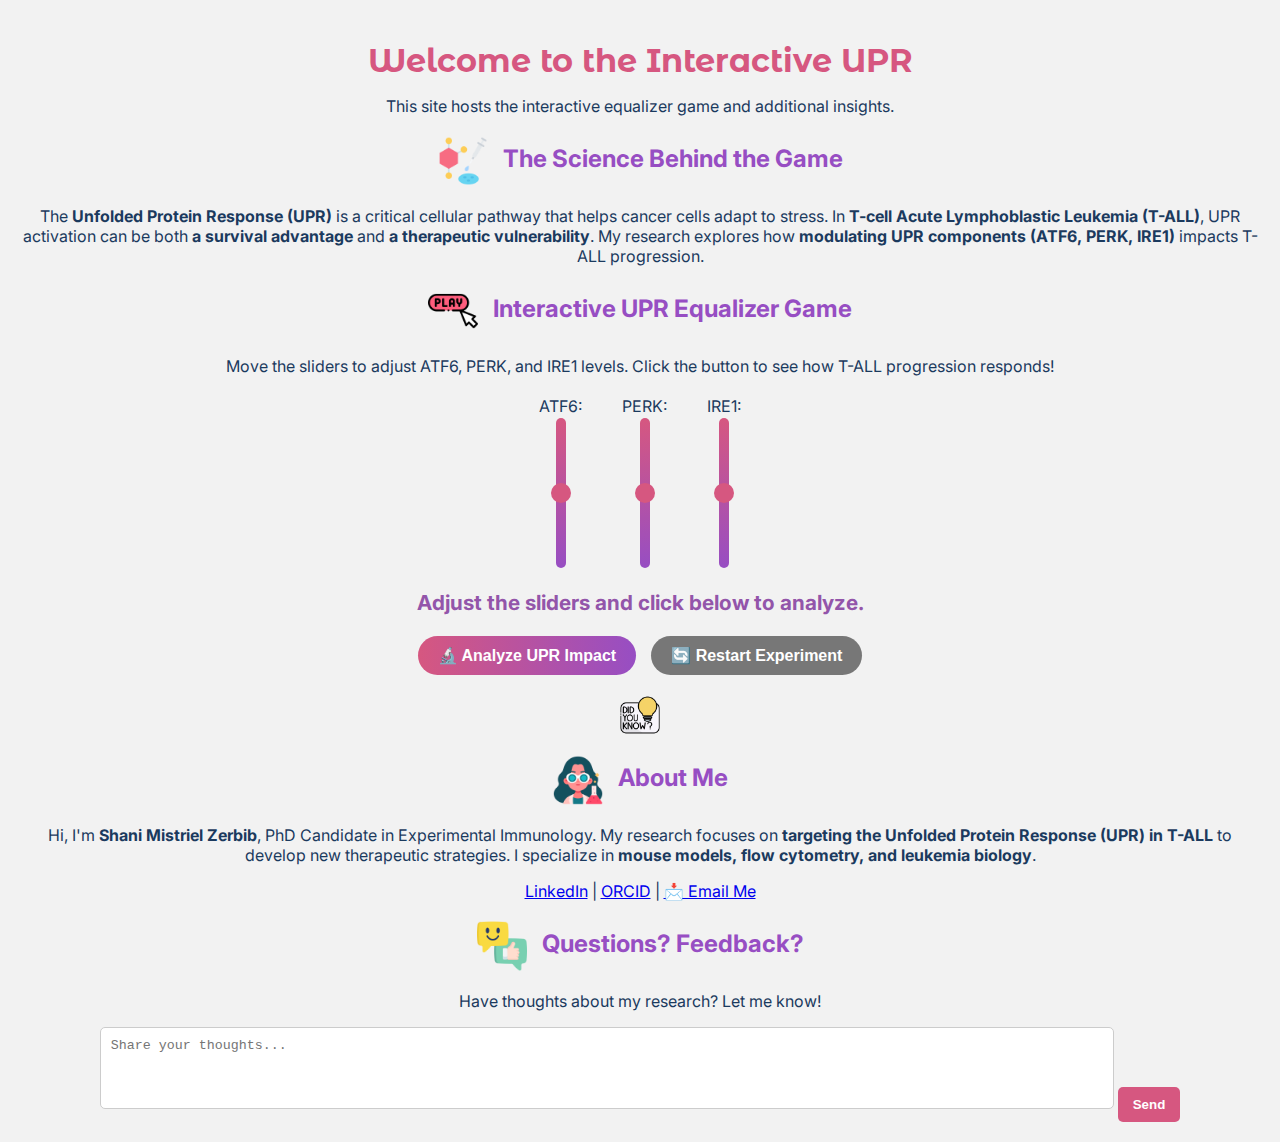
==== index.html @ e7e79596 "Update index.html" ====
<!DOCTYPE html>
<html lang="en">
<head>
    <meta charset="UTF-8">
    <meta name="viewport" content="width=device-width, initial-scale=1.0">
    <title>UPR Equalizer Game</title>
    <link rel="stylesheet" href="style.css">
    <link href="https://fonts.googleapis.com/css2?family=Inter:wght@300;400;700&family=Montserrat+Alternates:wght@700&display=swap" rel="stylesheet">
</head>
<body>
    <div class="container">
        <h1>Welcome to the Interactive UPR</h1>
        <p>This site hosts the interactive equalizer game and additional insights.</p>
        
        <div class="section">
            <h2><img src="icons/science.png" alt="Science Icon" class="icon"> The Science Behind the Game</h2>
            <p>The <b>Unfolded Protein Response (UPR)</b> is a critical cellular pathway that helps cancer cells adapt to stress. In <b>T-cell Acute Lymphoblastic Leukemia (T-ALL)</b>, UPR activation can be both <b>a survival advantage</b> and <b>a therapeutic vulnerability</b>. My research explores how <b>modulating UPR components (ATF6, PERK, IRE1)</b> impacts T-ALL progression.</p>
        </div>

        <div class="section">
            <h2><img src="icons/game.png" alt="Game Icon" class="icon"> Interactive UPR Equalizer Game</h2>
            <p>Move the sliders to adjust ATF6, PERK, and IRE1 levels. Click the button to see how T-ALL progression responds!</p>
           <div class="equalizer">
            <div class="slider-container">
                <label for="atf6">ATF6:</label>
                <input type="range" id="atf6" class="slider" min="0" max="100" value="50">
            </div>
            <div class="slider-container">
                <label for="perk">PERK:</label>
                <input type="range" id="perk" class="slider" min="0" max="100" value="50">
            </div>
            <div class="slider-container">
                <label for="ire1">IRE1:</label>
                <input type="range" id="ire1" class="slider" min="0" max="100" value="50">
            </div>
        </div>

            <p id="result" class="result">Adjust the sliders and click below to analyze.</p>

            <div class="button-container">
                <button id="analyze-btn" class="action-button">🔬 Analyze UPR Impact</button>
                <button id="reset-btn" class="action-button reset-button">🔄 Restart Experiment</button>
            </div>
        </div>

       <div class="fact-container">
            <img id="factIcon" src="icons/fact.png" alt="Did You Know?" class="fact-icon">
            <div id="factBox" class="fact-box">
                <p id="factText">Loading scientific fact...</p>
                <button id="nextFactBtn">Next Fact</button>
            </div>
        </div>
        <div id="factOverlay" class="fact-overlay"></div>

        <div class="section">
            <h2><img src="icons/about.png" alt="About Icon" class="icon"> About Me</h2>
            <p>Hi, I'm <b>Shani Mistriel Zerbib</b>, PhD Candidate in Experimental Immunology. My research focuses on <b>targeting the Unfolded Protein Response (UPR) in T-ALL</b> to develop new therapeutic strategies. I specialize in <b>mouse models, flow cytometry, and leukemia biology</b>.</p>
            <p><a href="https://www.linkedin.com/in/shani-zerbib-mistriel-70a89171/">LinkedIn</a> | <a href="https://orcid.org/0000-0002-4953-2193">ORCID</a> | <a href="mailto:shani.mitriel@mail.huji.ac.il">📩 Email Me</a></p>
        </div>

        <div class="section">
            <h2><img src="icons/feedback.png" alt="Feedback Icon" class="icon"> Questions? Feedback?</h2>
            <p>Have thoughts about my research? Let me know!</p>
            <form id="feedbackForm" action="https://formsubmit.co/shani.mitriel@mail.huji.ac.il" method="POST">
                    <textarea id="feedback-box" name="message" placeholder="Share your thoughts..." required></textarea>
                    <input type="hidden" name="_captcha" value="false"> <!-- Disable reCAPTCHA -->
                    <input type="hidden" name="_next" value="https://yourwebsite.com/thank-you"> <!-- Redirect after submit (optional) -->
                    <button type="submit" class="send-button">Send</button>
            </form>
        </div>
    </div>
    
    <script src="script.js"></script>
</body>
</html>
---- style.css ----
/* General Styles */
body {
    font-family: 'Inter', sans-serif;
    background-color: #F2F2F2;
    text-align: center;
    color: #1B3A5E;
    margin: 0;
    padding: 20px;
}

/* Headings */
h1 {
    font-family: 'Montserrat Alternates', sans-serif;
    font-size: 2em;
    font-weight: 700;
    color: #D65780;
    margin-bottom: 10px;
}

/* Icons */
.icon {
    width: 50px;
    height: auto;
    margin-right: 10px;
    vertical-align: middle;
}

/* Section Titles */
h2 {
    font-family: 'Inter', sans-serif;
    font-size: 1.5em;
    font-weight: 700;
    color: #974EC3;
    margin-top: 20px;
}

/* Equalizer Section */
.equalizer {
    display: flex;
    justify-content: center;
    align-items: flex-end; /* Align sliders from bottom */
    gap: 40px;
    margin: 20px 0;
}

/* Individual Slider Container */
.slider-container {
    display: flex;
    flex-direction: column;
    align-items: center;
}

/* Vertical Sliders */
.slider {
    -webkit-appearance: none;
    appearance: none;
    writing-mode: vertical-lr; /* Make sliders vertical */
    width: 10px; /* Narrow width */
    height: 150px; /* Tall height */
    background: linear-gradient(to bottom, #D65780, #974EC3);
    border-radius: 8px;
    outline: none;
}

/* Custom Thumb Styling for WebKit Browsers */
.slider::-webkit-slider-thumb {
    -webkit-appearance: none;
    appearance: none;
    width: 20px;
    height: 20px;
    background: #D65780;
    border-radius: 50%;
    cursor: pointer;
}

/* Custom Thumb Styling for Firefox */
.slider::-moz-range-thumb {
    width: 20px;
    height: 20px;
    background: #D65780;
    border-radius: 50%;
    cursor: pointer;
}

/* Custom Thumb Styling for Edge */
.slider::-ms-thumb {
    width: 20px;
    height: 20px;
    background: #D65780;
    border-radius: 50%;
    cursor: pointer;
}


/* Button Styling */
.button-container {
    display: flex;
    justify-content: center;
    gap: 15px;
    margin-top: 15px;
}

.action-button {
    background: linear-gradient(to right, #D65780, #974EC3);
    color: white;
    border: none;
    padding: 10px 20px;
    font-size: 1em;
    font-weight: bold;
    border-radius: 25px;
    cursor: pointer;
    transition: transform 0.2s ease, box-shadow 0.2s ease;
}

.action-button:hover {
    transform: scale(1.05);
    box-shadow: 0px 4px 10px rgba(0, 0, 0, 0.2);
}

.reset-button {
    background: #777; /* Neutral color */
}

.reset-button:hover {
    background: #555;
}


/* Feedback Form */
.feedback-form {
    margin-top: 20px;
}

textarea {
    width: 80%;
    height: 50px;
    border: 1px solid #CCC;
    border-radius: 5px;
    padding: 10px;
    resize: none;
}

.send-button {
    background-color: #D65780;
    color: white;
    border: none;
    padding: 10px 15px;
    cursor: pointer;
    border-radius: 5px;
    font-weight: bold;
}

.send-button:hover {
    background-color: #974EC3;
}

.result {
    font-size: 1.3em;
    font-weight: bold;
    color: #9355aa; /* Darker shade of lavender */
    margin-top: 20px;
    text-align: center;
    transition: color 0.3s ease-in-out;
}

/* Footer */
.footer {
    font-size: 0.8em;
    margin-top: 20px;
}

/* Fact Container - Keep It Centered */
.fact-container {
    position: relative;
    display: flex;
    justify-content: center;
    align-items: center;
    margin-top: 20px; /* Adjusted to align better */
}

/* Fact Icon - Smaller, Clickable */
.fact-icon {
    cursor: pointer;
    width: 40px; /* Reduce size */
    height: auto;
    transition: transform 0.3s ease-in-out;
}

.fact-icon:hover {
    transform: scale(1.1);
}

/* Fact Box - Lowered for Visibility */
.fact-box {
    display: none;
    position: absolute;
    top: 50px; /* Moves it below the icon instead of above */
    left: 50%;
    transform: translateX(-50%) scale(0.8);
    background-color: white;
    border: 2px solid #B388C3;
    border-radius: 10px;
    padding: 15px;
    width: 260px;
    box-shadow: 0px 4px 8px rgba(0, 0, 0, 0.2);
    text-align: center;
    transition: transform 0.3s ease-in-out, opacity 0.3s;
    opacity: 0;
    z-index: 11;
}

/* When Active - Smoother Animation */
.fact-box.show {
    display: block;
    transform: translateX(-50%) scale(1);
    opacity: 1;
}

/* Overlay - Ensures Click Outside Closes Box */
.fact-overlay {
    display: none;
    position: fixed;
    top: 0;
    left: 0;
    width: 100%;
    height: 100%;
    background: rgba(0, 0, 0, 0.15);
    z-index: 10;
}

/* Next Fact Button */
#nextFactBtn {
    margin-top: 10px;
    padding: 6px 12px;
    background-color: #D65780;
    color: white;
    border: none;
    border-radius: 5px;
    cursor: pointer;
}

#nextFactBtn:hover {
    background-color: #B24567;
}

/* Feedback Section */
.feedback-container {
    margin-top: 20px;
    text-align: center;
}

textarea {
    width: 80%;
    height: 60px;
    border: 1px solid #CCC;
    border-radius: 5px;
    padding: 10px;
    resize: none;
}

.send-button {
    background-color: #D65780;
    color: white;
    border: none;
    padding: 10px 15px;
    cursor: pointer;
    border-radius: 5px;
    font-weight: bold;
    margin-top: 10px;
}

.send-button:hover {
    background-color: #B24567;
}

/* Feedback Section */
.feedback-container {
    margin-top: 20px;
    text-align: center;
}

textarea {
    width: 80%;
    height: 60px;
    border: 1px solid #CCC;
    border-radius: 5px;
    padding: 10px;
    resize: none;
}

.send-button {
    background-color: #D65780;
    color: white;
    border: none;
    padding: 10px 15px;
    cursor: pointer;
    border-radius: 5px;
    font-weight: bold;
    margin-top: 10px;
}

.send-button:hover {
    background-color: #B24567;
}
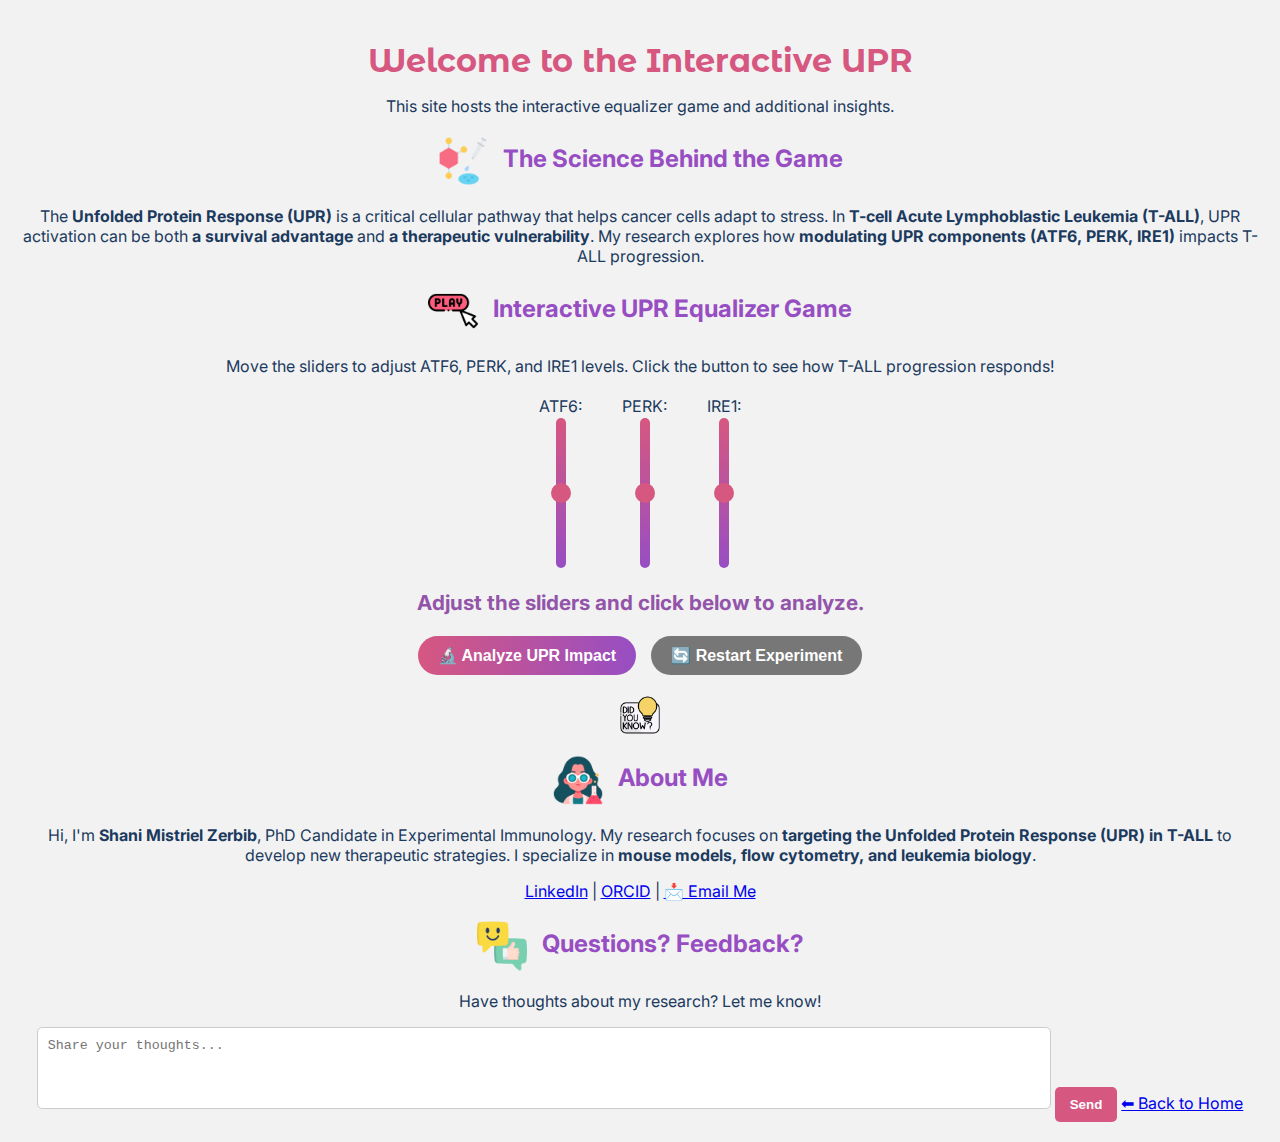
==== commit cf83feca: "Update index.html" ====
--- a/index.html
+++ b/index.html
@@ -64,8 +64,9 @@
             <form id="feedbackForm" action="https://formsubmit.co/shani.mitriel@mail.huji.ac.il" method="POST">
                     <textarea id="feedback-box" name="message" placeholder="Share your thoughts..." required></textarea>
                     <input type="hidden" name="_captcha" value="false"> <!-- Disable reCAPTCHA -->
-                    <input type="hidden" name="_next" value="https://yourwebsite.com/thank-you"> <!-- Redirect after submit (optional) -->
+                    <input type="hidden" name="_next" value="thank_you.html"> <!-- Redirect after submit (optional) -->
                     <button type="submit" class="send-button">Send</button>
+                    <a href="index.html" class="back-button">⬅ Back to Home</a>
             </form>
         </div>
     </div>
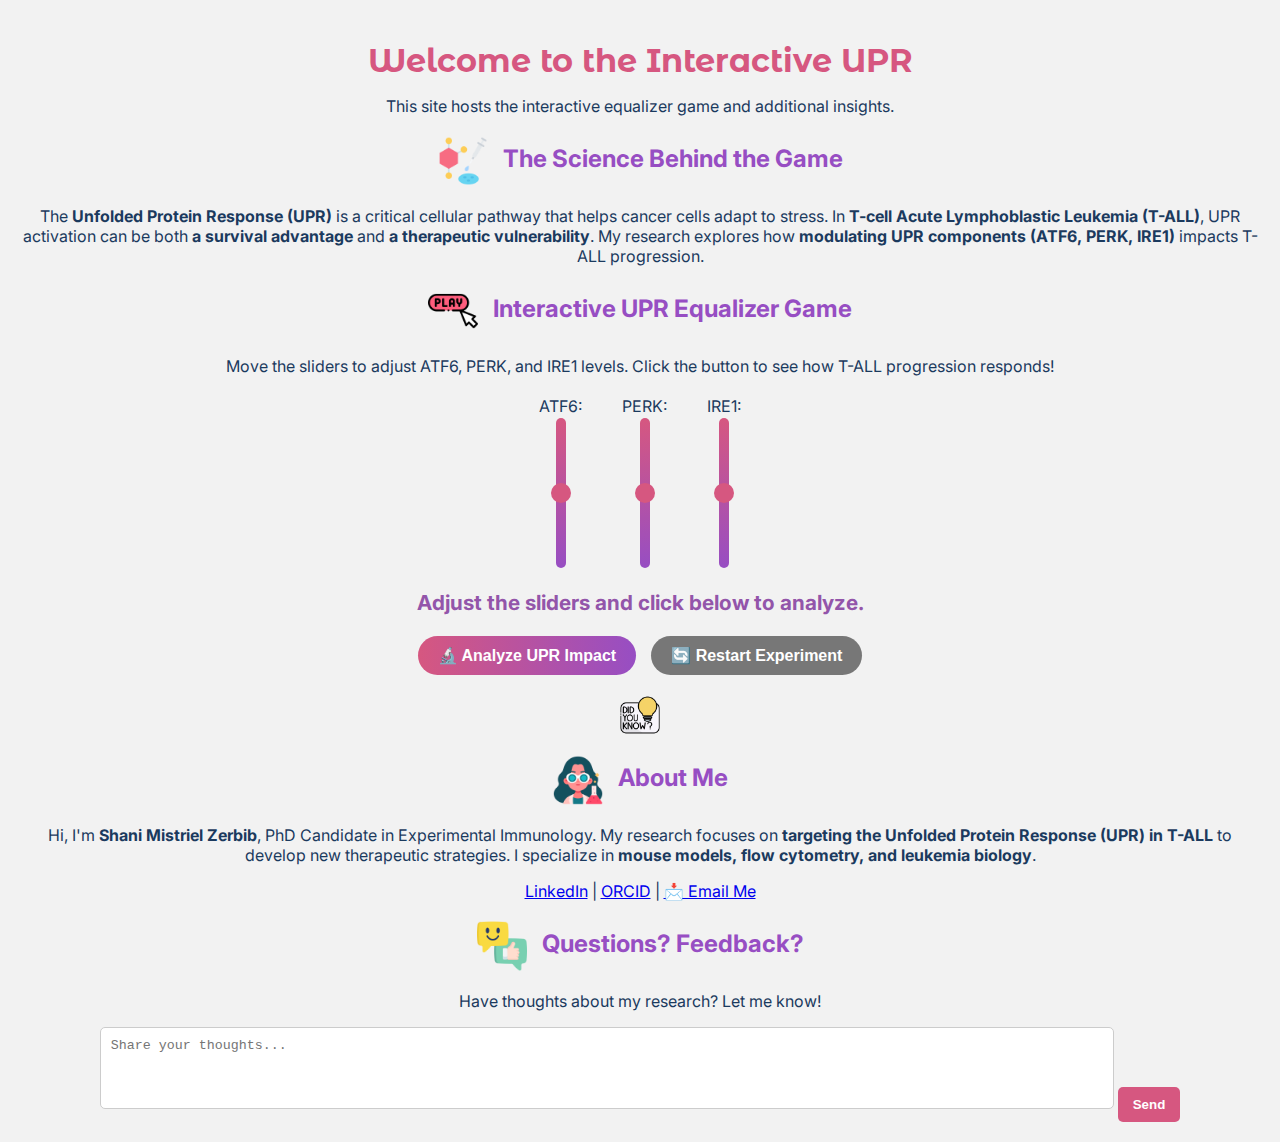
==== commit 1a634fb3: "Update index.html" ====
--- a/index.html
+++ b/index.html
@@ -64,9 +64,8 @@
             <form id="feedbackForm" action="https://formsubmit.co/shani.mitriel@mail.huji.ac.il" method="POST">
                     <textarea id="feedback-box" name="message" placeholder="Share your thoughts..." required></textarea>
                     <input type="hidden" name="_captcha" value="false"> <!-- Disable reCAPTCHA -->
-                    <input type="hidden" name="_next" value="thank_you.html"> <!-- Redirect after submit (optional) -->
+                    <input type="hidden" name="_next" value="https://shanimisz.github.io/TALL_upr_poster/Thank_you.html"> <!-- Redirect after submit (optional) -->
                     <button type="submit" class="send-button">Send</button>
-                    <a href="index.html" class="back-button">⬅ Back to Home</a>
             </form>
         </div>
     </div>
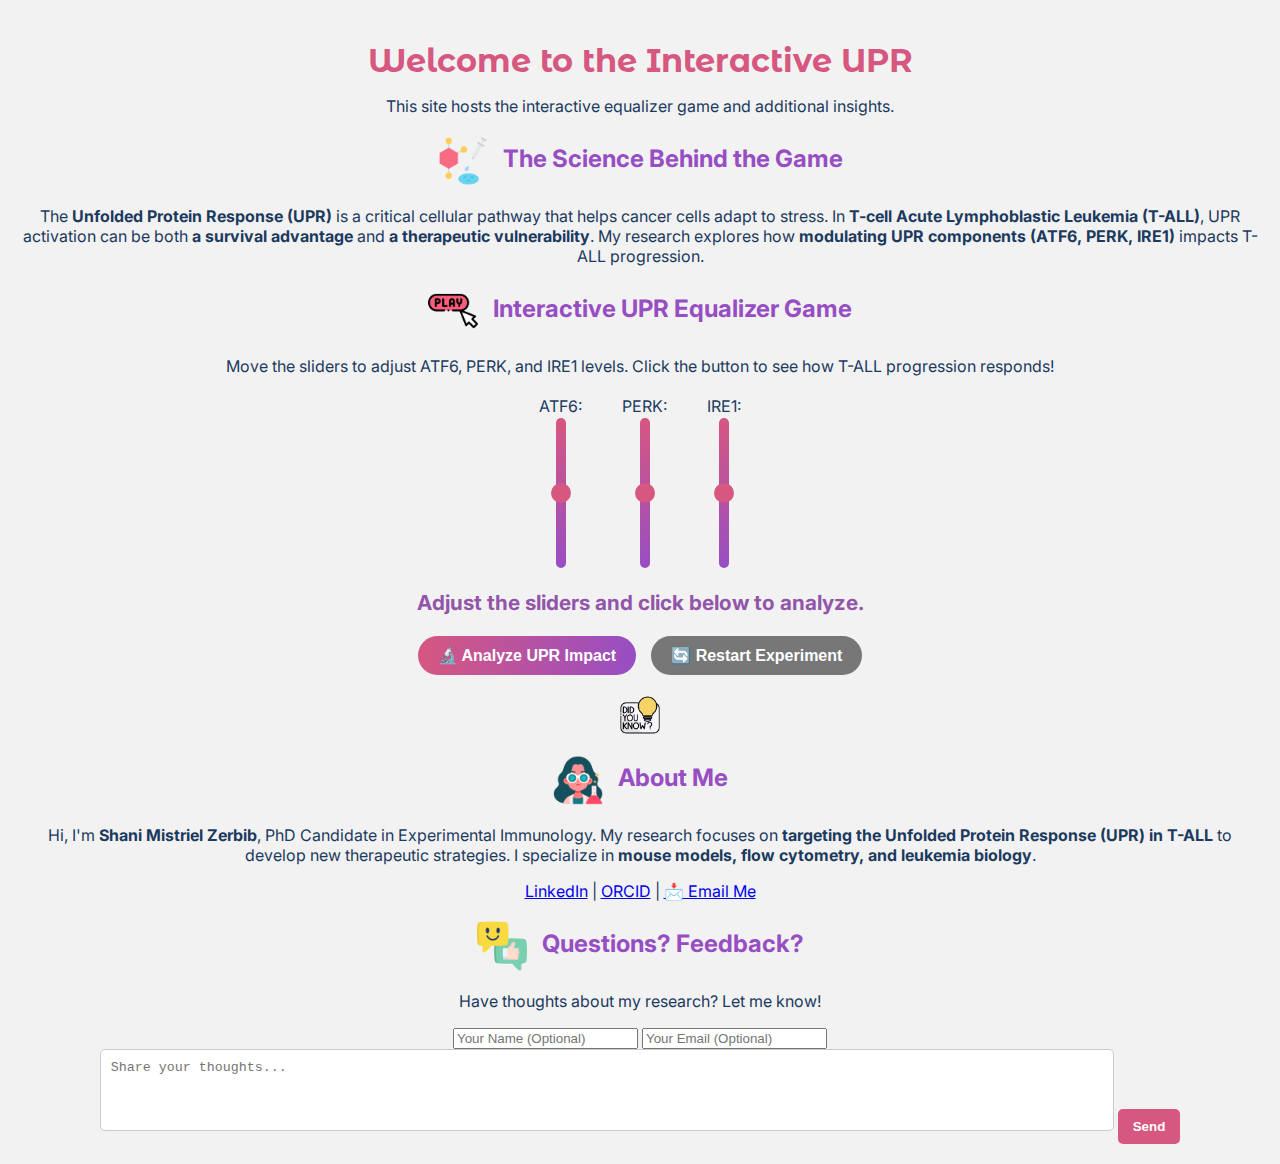
==== commit 1ee9d48b: "Update index.html" ====
--- a/index.html
+++ b/index.html
@@ -61,11 +61,16 @@
         <div class="section">
             <h2><img src="icons/feedback.png" alt="Feedback Icon" class="icon"> Questions? Feedback?</h2>
             <p>Have thoughts about my research? Let me know!</p>
-            <form id="feedbackForm" action="https://formsubmit.co/shani.mitriel@mail.huji.ac.il" method="POST">
-                    <textarea id="feedback-box" name="message" placeholder="Share your thoughts..." required></textarea>
-                    <input type="hidden" name="_captcha" value="false"> <!-- Disable reCAPTCHA -->
-                    <input type="hidden" name="_next" value="https://shanimisz.github.io/TALL_upr_poster/Thank_you.html"> <!-- Redirect after submit (optional) -->
-                    <button type="submit" class="send-button">Send</button>
+            <form id="feedbackForm" action="https://formsubmit.co/mistrielsni@gmail.com" method="POST">
+                <form id="feedbackForm" action="https://formsubmit.co/mistrielsni@gmail.com" method="POST">
+                <input type="text" name="name" placeholder="Your Name (Optional)">
+                <input type="email" name="email" placeholder="Your Email (Optional)">
+                <textarea id="feedback-box" name="message" placeholder="Share your thoughts..." required></textarea>
+                
+                <input type="hidden" name="_captcha" value="false">
+                <input type="hidden" name="_next" value="https://yourwebsite.com/thank-you.html">
+                
+                <button type="submit" class="send-button">Send</button>
             </form>
         </div>
     </div>
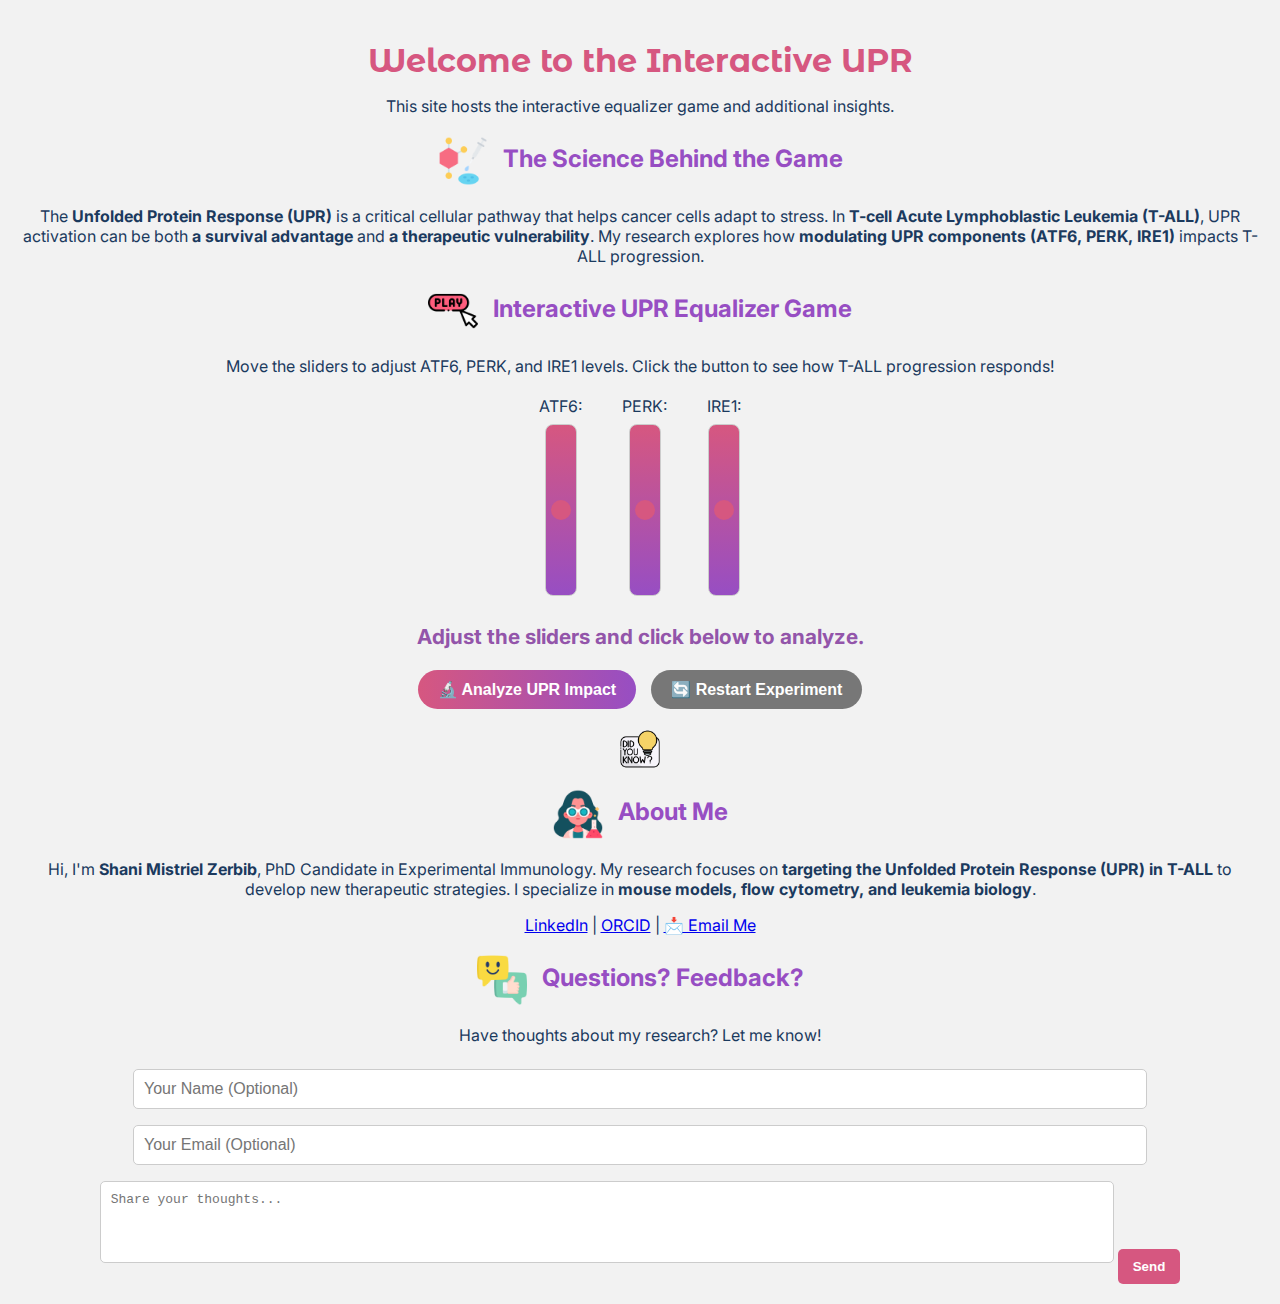
==== commit ed4094e0: "Update index.html" ====
--- a/index.html
+++ b/index.html
@@ -68,7 +68,7 @@
                 <textarea id="feedback-box" name="message" placeholder="Share your thoughts..." required></textarea>
                 
                 <input type="hidden" name="_captcha" value="false">
-                <input type="hidden" name="_next" value="https://yourwebsite.com/thank-you.html">
+                <input type="hidden" name="_next" value=https://shanimisz.github.io/TALL_upr_poster/Thank_you.html">
                 
                 <button type="submit" class="send-button">Send</button>
             </form>
--- a/style.css
+++ b/style.css
@@ -273,19 +273,19 @@
     background-color: #B24567;
 }
 
-/* Feedback Section */
+/* Feedback Form Styling */
 .feedback-container {
     margin-top: 20px;
     text-align: center;
 }
 
-textarea {
+input, textarea {
     width: 80%;
-    height: 60px;
+    padding: 10px;
+    margin: 8px 0;
     border: 1px solid #CCC;
     border-radius: 5px;
-    padding: 10px;
-    resize: none;
+    font-size: 1em;
 }
 
 .send-button {
